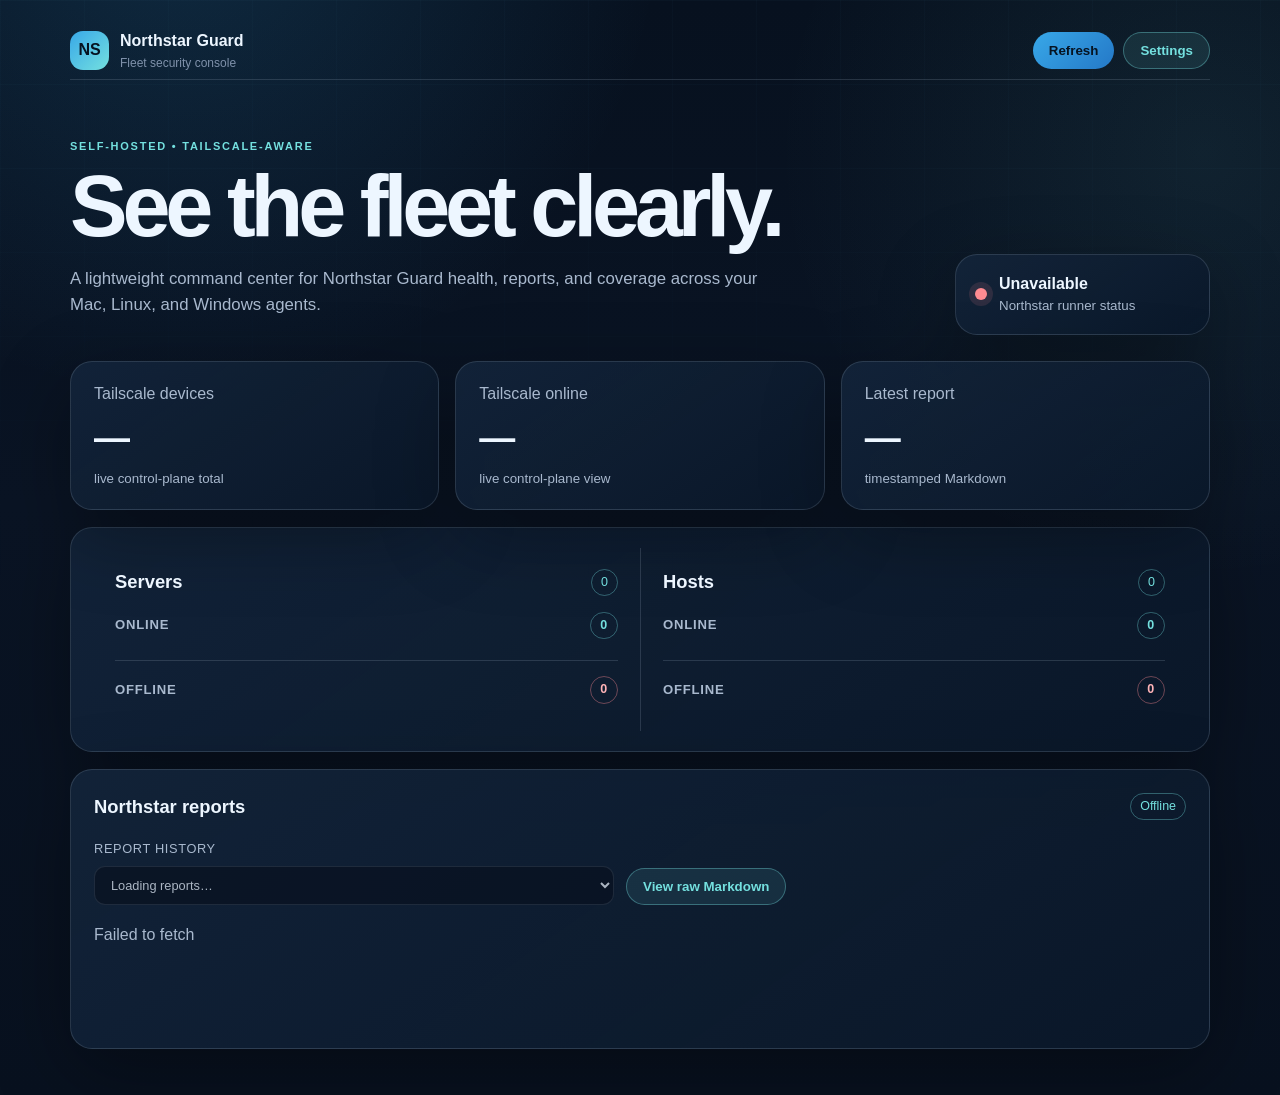
==== northstar-pwa/index.html @ 370a78f3 "Publish Northstar dashboard at user-site path" ====
<!doctype html>
<html lang="en">
<head>
  <meta charset="utf-8"><meta name="viewport" content="width=device-width,initial-scale=1">
  <meta name="theme-color" content="#0b1020"><link rel="manifest" href="manifest.webmanifest">
  <link rel="icon" href="icon.svg"><link rel="stylesheet" href="styles.css">
  <title>Northstar Guard | Fleet status</title>
</head>
<body>
  <main>
    <header class="nav"><a class="brand" href="./"><span class="brand-mark">NS</span><span><strong>Northstar Guard</strong><small>Fleet security console</small></span></a><div class="actions"><button id="refresh">Refresh</button><button id="settings" class="secondary">Settings</button></div></header>
    <section class="hero"><div><p class="eyebrow">SELF-HOSTED • TAILSCALE-AWARE</p><h1>See the fleet clearly.</h1><p>A lightweight command center for Northstar Guard health, reports, and coverage across your Mac, Linux, and Windows agents.</p></div><div class="runner panel"><span id="runner-dot"></span><div><strong id="runner">Checking…</strong><small id="runner-detail">Northstar runner status</small></div></div></section>
    <section class="cards"><article><span>Tailscale devices</span><strong id="device-count">—</strong><small>live control-plane total</small></article><article><span>Tailscale online</span><strong id="online">—</strong><small>live control-plane view</small></article><article><span>Latest report</span><strong id="report-time">—</strong><small>timestamped Markdown</small></article></section>
    <section class="panel fleet fleet-combined"><div class="fleet-columns"><section class="fleet-column"><div class="panel-head"><h2>Servers</h2><span class="count" id="servers-total">0</span></div><section class="fleet-status-block"><div class="subgroup-title online-label">Online <span class="count good" id="servers-online-count">0</span></div><ul id="servers-online"></ul></section><div class="fleet-divider"></div><section class="fleet-status-block"><div class="subgroup-title offline-label">Offline <span class="count bad" id="servers-offline-count">0</span></div><ul id="servers-offline"></ul></section></section><section class="fleet-column"><div class="panel-head"><h2>Hosts</h2><span class="count" id="hosts-total">0</span></div><section class="fleet-status-block"><div class="subgroup-title online-label">Online <span class="count good" id="hosts-online-count">0</span></div><ul id="hosts-online"></ul></section><div class="fleet-divider"></div><section class="fleet-status-block"><div class="subgroup-title offline-label">Offline <span class="count bad" id="hosts-offline-count">0</span></div><ul id="hosts-offline"></ul></section></section></div></section>
    <section class="panel report-panel"><div class="panel-head"><h2>Northstar reports</h2><span class="badge" id="report-badge">Waiting</span></div><div class="report-toolbar"><label for="report-select">Report history<select id="report-select" disabled><option>Loading reports…</option></select></label><button id="raw-toggle" class="secondary" type="button" disabled>View raw Markdown</button></div><p id="message">Configure your Northstar API endpoint to begin.</p><article id="report-html" class="report-content" hidden></article><pre id="report" hidden></pre></section>
  </main>
  <dialog id="settings-dialog"><form method="dialog"><h2>Northstar connection</h2><label>API URL<input id="api-url" type="url" value="https://northstar-runner.tail57c12c.ts.net" placeholder="https://northstar-runner.tail57c12c.ts.net"></label><p class="hint">Access is provided by your authorized Tailscale connection. No Northstar credentials are stored in this page.</p><menu><button value="cancel">Cancel</button><button id="save" value="default">Save</button></menu></form></dialog>
  <script src="app.js"></script>
</body>
</html>
---- northstar-pwa/styles.css ----
:root{color-scheme:dark;--bg:#08111f;--panel:#13243a;--text:#edf6ff;--muted:#a9b9ce;--muted2:#7f91aa;--blue:#38a8e8;--cyan:#74e0df;--green:#a9e86f;--border:rgba(148,163,184,.22);--strong:rgba(116,224,223,.36);font:16px Inter,-apple-system,BlinkMacSystemFont,"Segoe UI",sans-serif;color:var(--text)}*{box-sizing:border-box}body{margin:0;min-height:100vh;background:radial-gradient(circle at 14% -8%,rgba(56,168,232,.17),transparent 30%),radial-gradient(circle at 94% 14%,rgba(116,224,223,.08),transparent 28%),linear-gradient(180deg,#07111f,#0a1424 46%,#08111f);line-height:1.55}body:before{content:"";position:fixed;inset:0;z-index:-1;background:linear-gradient(rgba(125,211,252,.04) 1px,transparent 1px),linear-gradient(90deg,rgba(125,211,252,.032) 1px,transparent 1px);background-size:84px 84px;mask-image:linear-gradient(180deg,rgba(0,0,0,.7),transparent 70%)}main{width:min(1140px,calc(100% - 36px));margin:auto;padding:22px 0 46px}.nav{min-height:58px;display:flex;align-items:center;justify-content:space-between;gap:16px;border-bottom:1px solid var(--border);margin-bottom:58px}.brand{display:flex;align-items:center;gap:11px;color:inherit;text-decoration:none}.brand strong,.brand small{display:block}.brand small{font-size:12px;color:var(--muted2)}.brand-mark{width:39px;height:39px;display:grid;place-items:center;border-radius:13px;background:linear-gradient(135deg,var(--blue),var(--cyan));color:#061321;font-weight:900}.actions{display:flex;gap:9px}.hero{display:grid;grid-template-columns:1fr auto;align-items:end;gap:30px;margin-bottom:26px}.eyebrow{margin:0 0 8px;color:var(--cyan);font-size:11px;font-weight:800;letter-spacing:.16em}.hero h1{margin:0;font-size:clamp(2.4rem,7vw,5.4rem);line-height:1;letter-spacing:-.06em}.hero p:not(.eyebrow){max-width:690px;color:var(--muted);font-size:1.05rem}.panel,.cards article{background:linear-gradient(145deg,rgba(19,36,58,.92),rgba(10,24,42,.86));border:1px solid var(--border);border-radius:22px;box-shadow:0 24px 80px #0005}.runner{min-width:255px;padding:17px 19px;display:flex;align-items:center;gap:12px}.runner small{display:block;color:var(--muted)}#runner-dot{width:12px;height:12px;border-radius:50%;background:#ff8b91;box-shadow:0 0 0 6px #ff8b9120}#runner-dot.good{background:var(--green);box-shadow:0 0 0 6px #a9e86f20}#runner-dot.bad{background:#ff8b91}.cards{display:grid;grid-template-columns:repeat(3,1fr);gap:16px;margin-bottom:17px}.cards article{padding:20px 23px}.cards span,.cards small{display:block;color:var(--muted)}.cards strong{display:block;font-size:2.25rem;letter-spacing:-.04em;margin:3px 0}.fleet-combined{margin-bottom:17px}.fleet{padding:20px 22px;min-height:190px}.fleet-status-block{margin-top:15px}.fleet-divider{height:1px;background:var(--border);margin:14px 0}.fleet-columns{display:grid;grid-template-columns:repeat(2,minmax(0,1fr));gap:0}.fleet-column{padding:20px 22px}.fleet-column+ .fleet-column{border-left:1px solid var(--border)}.subgroup-title{display:flex;align-items:center;justify-content:space-between;color:var(--muted);font-size:.82rem;font-weight:800;letter-spacing:.06em;text-transform:uppercase}.panel-head{display:flex;align-items:center;justify-content:space-between;gap:12px}.panel-head h2{margin:0;font-size:1.15rem}.count,.badge{border:1px solid var(--strong);border-radius:999px;padding:3px 9px;color:var(--cyan);font-size:.78rem}.count.bad{border-color:#ff8b9166;color:#ffb4b8}.fleet ul{display:grid;grid-template-columns:repeat(2,minmax(0,1fr));column-gap:16px;list-style:none;padding:0;margin:7px 0 0}.fleet li{display:flex;align-items:center;gap:7px;padding:5px 0;border-top:1px solid var(--border);font-size:.88rem}.fleet li strong,.fleet li small{display:block}.fleet li small{color:var(--muted2);font-size:.76rem}.device-dot{width:8px;height:8px;flex:none;border-radius:50%;background:#ff8b91}.device-dot.good{background:var(--green)}.empty{color:var(--muted2);font-size:.85rem}.report-panel{padding:23px;min-height:280px}.report-panel pre{white-space:pre-wrap;line-height:1.55;max-height:600px;overflow:auto;color:#dce5ff}.report-panel #message{color:var(--muted)}button{border:0;border-radius:999px;background:linear-gradient(135deg,var(--blue),#2478c7);color:#061321;padding:10px 16px;font-weight:800;cursor:pointer}button.secondary{background:rgba(116,224,223,.1);border:1px solid var(--strong);color:var(--cyan)}button:hover{filter:brightness(1.1)}dialog{border:1px solid var(--strong);border-radius:22px;background:var(--panel);color:var(--text);max-width:440px;width:calc(100% - 30px)}dialog::backdrop{background:#000b}label{display:block;color:var(--muted);margin:14px 0}input{display:block;width:100%;margin-top:7px;padding:11px;border-radius:11px;border:1px solid var(--border);background:#08111f;color:var(--text)}.hint{font-size:13px;color:var(--muted2)}menu{display:flex;justify-content:flex-end;gap:10px;padding:0;margin:20px 0 0}@media(max-width:720px){main{width:min(100% - 26px,1140px);padding-top:14px}.nav{margin-bottom:38px}.hero{grid-template-columns:1fr}.runner{min-width:0}.cards,.fleet-columns,.fleet ul{grid-template-columns:1fr}.fleet-column+ .fleet-column{border-left:0;border-top:1px solid var(--border)}.hero h1{font-size:3rem}}.report-toolbar{display:flex;align-items:end;gap:12px;flex-wrap:wrap;margin:18px 0}.report-toolbar label{margin:0;color:var(--muted);font-size:.8rem;letter-spacing:.05em;text-transform:uppercase}.report-toolbar select{display:block;min-width:min(520px,80vw);margin-top:7px;padding:10px 12px;border:1px solid var(--border);border-radius:11px;background:#08111f;color:var(--text);font:inherit}.report-content{max-height:760px;overflow:auto;color:#dce5ff;line-height:1.65}.report-content h1,.report-content h2,.report-content h3,.report-content h4{color:var(--text);line-height:1.2;margin:1.1em 0 .45em}.report-content h1{font-size:1.55rem}.report-content h2{font-size:1.3rem}.report-content h3{font-size:1.1rem}.report-content p{margin:.65em 0}.report-content ul,.report-content ol{padding-left:1.35rem}.report-content li{margin:.35em 0}.report-content a{color:var(--cyan)}.report-content code{padding:.12em .35em;border-radius:5px;background:#08111f;color:var(--cyan)}.report-content .code-block{padding:14px;overflow:auto;border:1px solid var(--border);border-radius:10px;background:#08111f;color:#dce5ff}.report-content hr{border:0;border-top:1px solid var(--border);margin:1.2em 0}.report-panel pre{white-space:pre-wrap;line-height:1.55;max-height:760px;overflow:auto;color:#dce5ff}
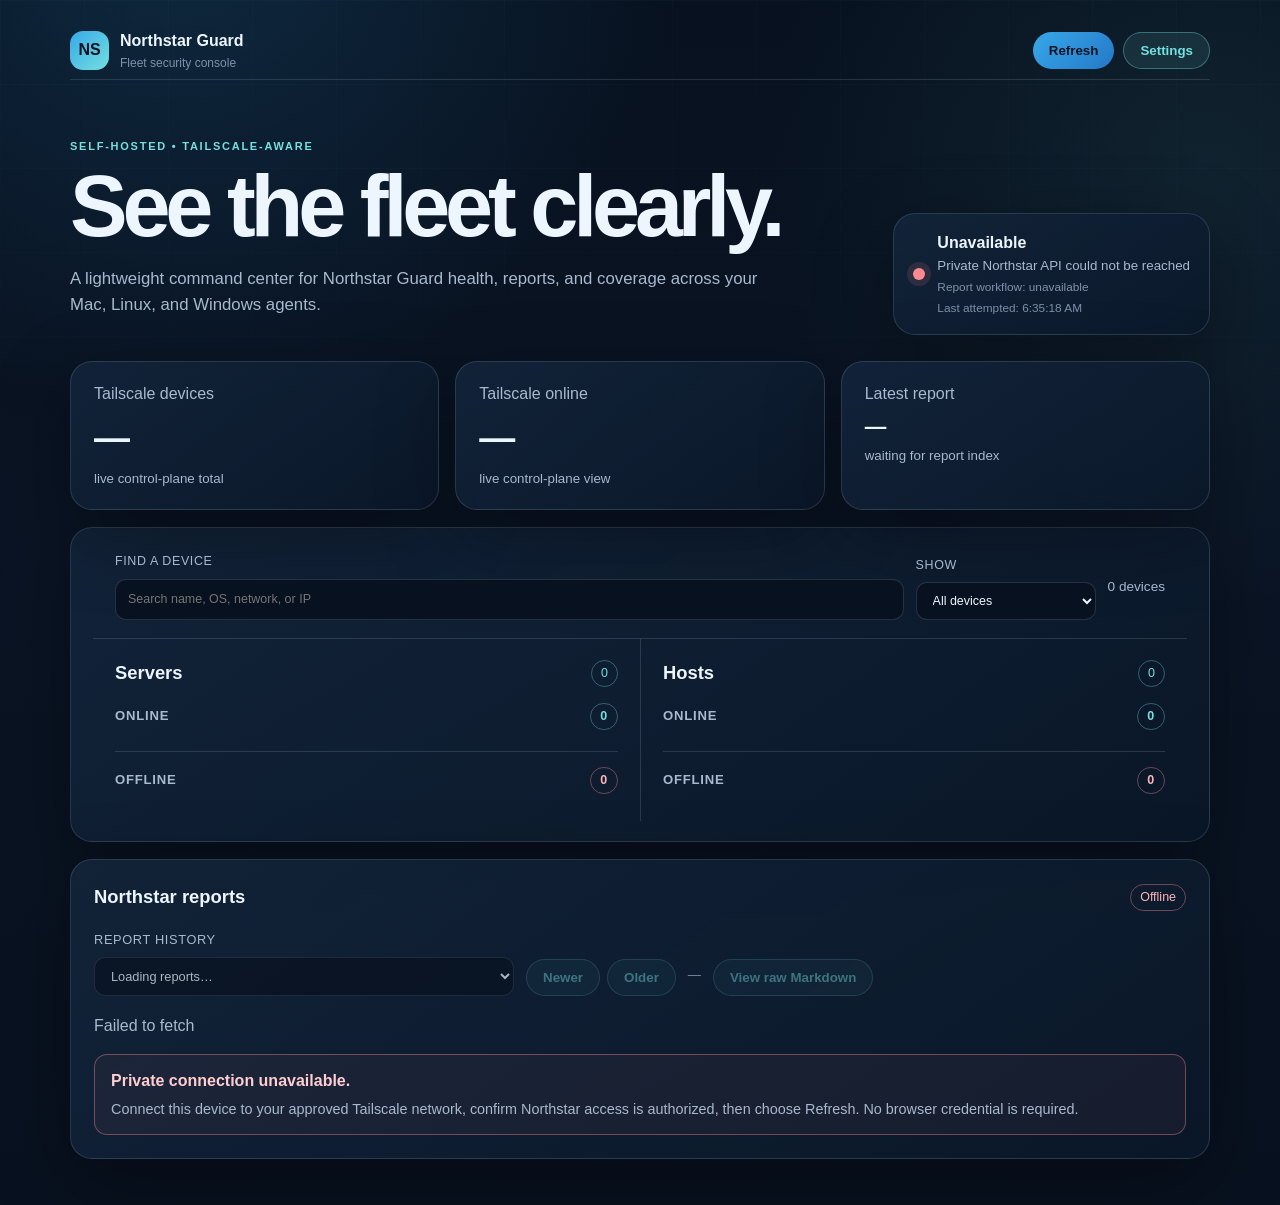
==== commit f2cf8265: "Polish Northstar fleet dashboard" ====
--- a/northstar-pwa/index.html
+++ b/northstar-pwa/index.html
@@ -3,16 +3,16 @@
 <head>
   <meta charset="utf-8"><meta name="viewport" content="width=device-width,initial-scale=1">
   <meta name="theme-color" content="#0b1020"><link rel="manifest" href="manifest.webmanifest">
-  <link rel="icon" href="icon.svg"><link rel="stylesheet" href="styles.css">
+  <link rel="icon" href="icon.svg"><link rel="stylesheet" href="styles.css"><link rel="stylesheet" href="enhancements.css">
   <title>Northstar Guard | Fleet status</title>
 </head>
 <body>
   <main>
     <header class="nav"><a class="brand" href="./"><span class="brand-mark">NS</span><span><strong>Northstar Guard</strong><small>Fleet security console</small></span></a><div class="actions"><button id="refresh">Refresh</button><button id="settings" class="secondary">Settings</button></div></header>
-    <section class="hero"><div><p class="eyebrow">SELF-HOSTED • TAILSCALE-AWARE</p><h1>See the fleet clearly.</h1><p>A lightweight command center for Northstar Guard health, reports, and coverage across your Mac, Linux, and Windows agents.</p></div><div class="runner panel"><span id="runner-dot"></span><div><strong id="runner">Checking…</strong><small id="runner-detail">Northstar runner status</small></div></div></section>
-    <section class="cards"><article><span>Tailscale devices</span><strong id="device-count">—</strong><small>live control-plane total</small></article><article><span>Tailscale online</span><strong id="online">—</strong><small>live control-plane view</small></article><article><span>Latest report</span><strong id="report-time">—</strong><small>timestamped Markdown</small></article></section>
-    <section class="panel fleet fleet-combined"><div class="fleet-columns"><section class="fleet-column"><div class="panel-head"><h2>Servers</h2><span class="count" id="servers-total">0</span></div><section class="fleet-status-block"><div class="subgroup-title online-label">Online <span class="count good" id="servers-online-count">0</span></div><ul id="servers-online"></ul></section><div class="fleet-divider"></div><section class="fleet-status-block"><div class="subgroup-title offline-label">Offline <span class="count bad" id="servers-offline-count">0</span></div><ul id="servers-offline"></ul></section></section><section class="fleet-column"><div class="panel-head"><h2>Hosts</h2><span class="count" id="hosts-total">0</span></div><section class="fleet-status-block"><div class="subgroup-title online-label">Online <span class="count good" id="hosts-online-count">0</span></div><ul id="hosts-online"></ul></section><div class="fleet-divider"></div><section class="fleet-status-block"><div class="subgroup-title offline-label">Offline <span class="count bad" id="hosts-offline-count">0</span></div><ul id="hosts-offline"></ul></section></section></div></section>
-    <section class="panel report-panel"><div class="panel-head"><h2>Northstar reports</h2><span class="badge" id="report-badge">Waiting</span></div><div class="report-toolbar"><label for="report-select">Report history<select id="report-select" disabled><option>Loading reports…</option></select></label><button id="raw-toggle" class="secondary" type="button" disabled>View raw Markdown</button></div><p id="message">Configure your Northstar API endpoint to begin.</p><article id="report-html" class="report-content" hidden></article><pre id="report" hidden></pre></section>
+    <section class="hero"><div><p class="eyebrow">SELF-HOSTED • TAILSCALE-AWARE</p><h1>See the fleet clearly.</h1><p>A lightweight command center for Northstar Guard health, reports, and coverage across your Mac, Linux, and Windows agents.</p></div><div class="runner panel"><span id="runner-dot"></span><div><strong id="runner">Checking…</strong><small id="runner-detail">Northstar runner status</small><small id="workflow-health">Report workflow: checking…</small><small id="last-updated">Last refreshed: —</small></div></div></section>
+    <section class="cards"><article><span>Tailscale devices</span><strong id="device-count">—</strong><small>live control-plane total</small></article><article><span>Tailscale online</span><strong id="online">—</strong><small>live control-plane view</small></article><article><span>Latest report</span><strong id="report-time">—</strong><small id="report-file">waiting for report index</small></article></section>
+    <section class="panel fleet fleet-combined"><div class="fleet-tools"><label for="fleet-search">Find a device<input id="fleet-search" type="search" placeholder="Search name, OS, network, or IP"></label><label for="fleet-filter">Show<select id="fleet-filter"><option value="all">All devices</option><option value="online">Online only</option><option value="offline">Offline only</option></select></label><span id="fleet-match-count">0 devices</span></div><div class="fleet-columns"><section class="fleet-column"><div class="panel-head"><h2>Servers</h2><span class="count" id="servers-total">0</span></div><section class="fleet-status-block"><div class="subgroup-title online-label">Online <span class="count good" id="servers-online-count">0</span></div><ul id="servers-online"></ul></section><div class="fleet-divider"></div><section class="fleet-status-block"><div class="subgroup-title offline-label">Offline <span class="count bad" id="servers-offline-count">0</span></div><ul id="servers-offline"></ul></section></section><section class="fleet-column"><div class="panel-head"><h2>Hosts</h2><span class="count" id="hosts-total">0</span></div><section class="fleet-status-block"><div class="subgroup-title online-label">Online <span class="count good" id="hosts-online-count">0</span></div><ul id="hosts-online"></ul></section><div class="fleet-divider"></div><section class="fleet-status-block"><div class="subgroup-title offline-label">Offline <span class="count bad" id="hosts-offline-count">0</span></div><ul id="hosts-offline"></ul></section></section></div></section>
+    <section class="panel report-panel"><div class="panel-head"><h2>Northstar reports</h2><span class="badge" id="report-badge">Waiting</span></div><div class="report-toolbar"><label for="report-select">Report history<select id="report-select" disabled><option>Loading reports…</option></select></label><div class="report-nav"><button id="newer-report" class="secondary" type="button" disabled>Newer</button><button id="older-report" class="secondary" type="button" disabled>Older</button></div><span id="report-position">—</span><button id="raw-toggle" class="secondary" type="button" disabled>View raw Markdown</button></div><p id="message">Connecting to the private Northstar API…</p><aside id="connection-help" hidden><strong>Private connection unavailable.</strong><span>Connect this device to your approved Tailscale network, confirm Northstar access is authorized, then choose Refresh. No browser credential is required.</span></aside><article id="report-html" class="report-content" hidden></article><pre id="report" hidden></pre></section>
   </main>
   <dialog id="settings-dialog"><form method="dialog"><h2>Northstar connection</h2><label>API URL<input id="api-url" type="url" value="https://northstar-runner.tail57c12c.ts.net" placeholder="https://northstar-runner.tail57c12c.ts.net"></label><p class="hint">Access is provided by your authorized Tailscale connection. No Northstar credentials are stored in this page.</p><menu><button value="cancel">Cancel</button><button id="save" value="default">Save</button></menu></form></dialog>
   <script src="app.js"></script>
--- a/northstar-pwa/enhancements.css
+++ b/northstar-pwa/enhancements.css
@@ -0,0 +1,19 @@
+.runner small { display: block; }
+.runner #workflow-health,
+.runner #last-updated { color: var(--muted2); font-size: .74rem; margin-top: 2px; }
+.cards article:last-child strong { font-size: 1.35rem; overflow-wrap: anywhere; }
+.fleet-tools { align-items: end; border-bottom: 1px solid var(--border); display: grid; gap: 12px; grid-template-columns: minmax(240px, 1fr) 180px auto; padding: 4px 22px 18px; }
+.fleet-tools label { font-size: .78rem; letter-spacing: .05em; margin: 0; text-transform: uppercase; }
+.fleet-tools input,
+.fleet-tools select { background: #08111f; border: 1px solid var(--border); border-radius: 11px; color: var(--text); font: inherit; margin-top: 7px; padding: 10px 12px; }
+.fleet-tools select { width: 100%; }
+#fleet-match-count { align-self: center; color: var(--muted); font-size: .85rem; white-space: nowrap; }
+.badge.stale { border-color: #ff8b9166; color: #ffb4b8; }
+#connection-help { background: #ff8b910d; border: 1px solid #ff8b9166; border-radius: 13px; color: #ffced1; display: grid; gap: 4px; padding: 14px 16px; }
+#connection-help[hidden] { display: none; }
+#connection-help span { color: var(--muted); font-size: .9rem; }
+.report-nav { display: flex; gap: 7px; }
+#report-position { color: var(--muted2); font-size: .82rem; padding-bottom: 10px; }
+button:disabled { cursor: not-allowed; filter: none; opacity: .45; }
+.report-toolbar select { min-width: min(420px, 78vw); }
+@media (max-width: 720px) { .fleet-tools { grid-template-columns: 1fr; } }
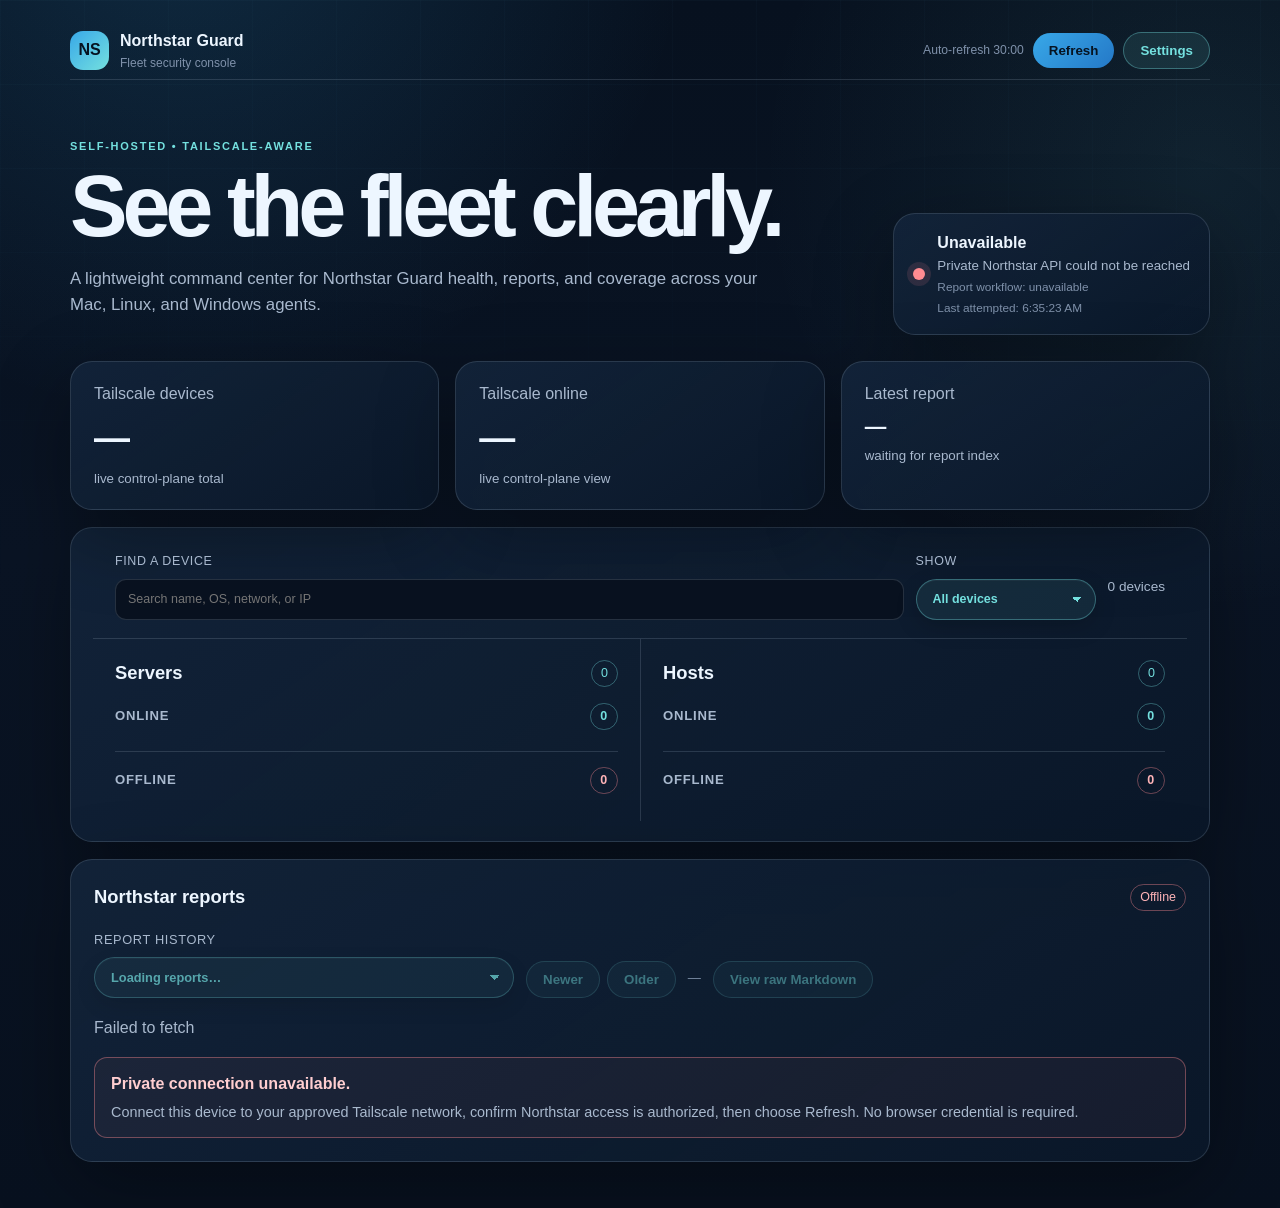
==== commit a878c581: "Auto-refresh Northstar every 30 minutes" ====
--- a/northstar-pwa/index.html
+++ b/northstar-pwa/index.html
@@ -8,7 +8,7 @@
 </head>
 <body>
   <main>
-    <header class="nav"><a class="brand" href="./"><span class="brand-mark">NS</span><span><strong>Northstar Guard</strong><small>Fleet security console</small></span></a><div class="actions"><button id="refresh">Refresh</button><button id="settings" class="secondary">Settings</button></div></header>
+    <header class="nav"><a class="brand" href="./"><span class="brand-mark">NS</span><span><strong>Northstar Guard</strong><small>Fleet security console</small></span></a><div class="actions"><span id="auto-refresh" aria-live="polite">Auto-refresh 30:00</span><button id="refresh">Refresh</button><button id="settings" class="secondary">Settings</button></div></header>
     <section class="hero"><div><p class="eyebrow">SELF-HOSTED • TAILSCALE-AWARE</p><h1>See the fleet clearly.</h1><p>A lightweight command center for Northstar Guard health, reports, and coverage across your Mac, Linux, and Windows agents.</p></div><div class="runner panel"><span id="runner-dot"></span><div><strong id="runner">Checking…</strong><small id="runner-detail">Northstar runner status</small><small id="workflow-health">Report workflow: checking…</small><small id="last-updated">Last refreshed: —</small></div></div></section>
     <section class="cards"><article><span>Tailscale devices</span><strong id="device-count">—</strong><small>live control-plane total</small></article><article><span>Tailscale online</span><strong id="online">—</strong><small>live control-plane view</small></article><article><span>Latest report</span><strong id="report-time">—</strong><small id="report-file">waiting for report index</small></article></section>
     <section class="panel fleet fleet-combined"><div class="fleet-tools"><label for="fleet-search">Find a device<input id="fleet-search" type="search" placeholder="Search name, OS, network, or IP"></label><label for="fleet-filter">Show<select id="fleet-filter"><option value="all">All devices</option><option value="online">Online only</option><option value="offline">Offline only</option></select></label><span id="fleet-match-count">0 devices</span></div><div class="fleet-columns"><section class="fleet-column"><div class="panel-head"><h2>Servers</h2><span class="count" id="servers-total">0</span></div><section class="fleet-status-block"><div class="subgroup-title online-label">Online <span class="count good" id="servers-online-count">0</span></div><ul id="servers-online"></ul></section><div class="fleet-divider"></div><section class="fleet-status-block"><div class="subgroup-title offline-label">Offline <span class="count bad" id="servers-offline-count">0</span></div><ul id="servers-offline"></ul></section></section><section class="fleet-column"><div class="panel-head"><h2>Hosts</h2><span class="count" id="hosts-total">0</span></div><section class="fleet-status-block"><div class="subgroup-title online-label">Online <span class="count good" id="hosts-online-count">0</span></div><ul id="hosts-online"></ul></section><div class="fleet-divider"></div><section class="fleet-status-block"><div class="subgroup-title offline-label">Offline <span class="count bad" id="hosts-offline-count">0</span></div><ul id="hosts-offline"></ul></section></section></div></section>
--- a/northstar-pwa/enhancements.css
+++ b/northstar-pwa/enhancements.css
@@ -1,4 +1,6 @@
 .runner small { display: block; }
+.actions { align-items: center; }
+#auto-refresh { color: var(--muted2); font-size: .76rem; font-variant-numeric: tabular-nums; white-space: nowrap; }
 .runner #workflow-health,
 .runner #last-updated { color: var(--muted2); font-size: .74rem; margin-top: 2px; }
 .cards article:last-child strong { font-size: 1.35rem; overflow-wrap: anywhere; }
@@ -7,6 +9,29 @@
 .fleet-tools input,
 .fleet-tools select { background: #08111f; border: 1px solid var(--border); border-radius: 11px; color: var(--text); font: inherit; margin-top: 7px; padding: 10px 12px; }
 .fleet-tools select { width: 100%; }
+#fleet-filter,
+#report-select {
+  appearance: none;
+  -webkit-appearance: none;
+  background-color: rgba(116, 224, 223, .08);
+  background-image: linear-gradient(45deg, transparent 50%, var(--cyan) 50%), linear-gradient(135deg, var(--cyan) 50%, transparent 50%);
+  background-position: calc(100% - 18px) 50%, calc(100% - 13px) 50%;
+  background-repeat: no-repeat;
+  background-size: 5px 5px, 5px 5px;
+  border: 1px solid var(--strong);
+  border-radius: 999px;
+  box-shadow: inset 0 1px 0 rgba(255, 255, 255, .04), 0 8px 22px rgba(0, 0, 0, .16);
+  color: var(--cyan);
+  cursor: pointer;
+  font-weight: 750;
+  padding: 10px 38px 10px 16px;
+}
+#fleet-filter:hover,
+#report-select:hover,
+#fleet-filter:focus,
+#report-select:focus { background-color: rgba(116, 224, 223, .13); border-color: var(--cyan); outline: none; }
+#fleet-filter:focus-visible,
+#report-select:focus-visible { box-shadow: 0 0 0 3px rgba(116, 224, 223, .18); }
 #fleet-match-count { align-self: center; color: var(--muted); font-size: .85rem; white-space: nowrap; }
 .badge.stale { border-color: #ff8b9166; color: #ffb4b8; }
 #connection-help { background: #ff8b910d; border: 1px solid #ff8b9166; border-radius: 13px; color: #ffced1; display: grid; gap: 4px; padding: 14px 16px; }
@@ -16,4 +41,4 @@
 #report-position { color: var(--muted2); font-size: .82rem; padding-bottom: 10px; }
 button:disabled { cursor: not-allowed; filter: none; opacity: .45; }
 .report-toolbar select { min-width: min(420px, 78vw); }
-@media (max-width: 720px) { .fleet-tools { grid-template-columns: 1fr; } }
+@media (max-width: 720px) { .fleet-tools { grid-template-columns: 1fr; } #auto-refresh { display: none; } }
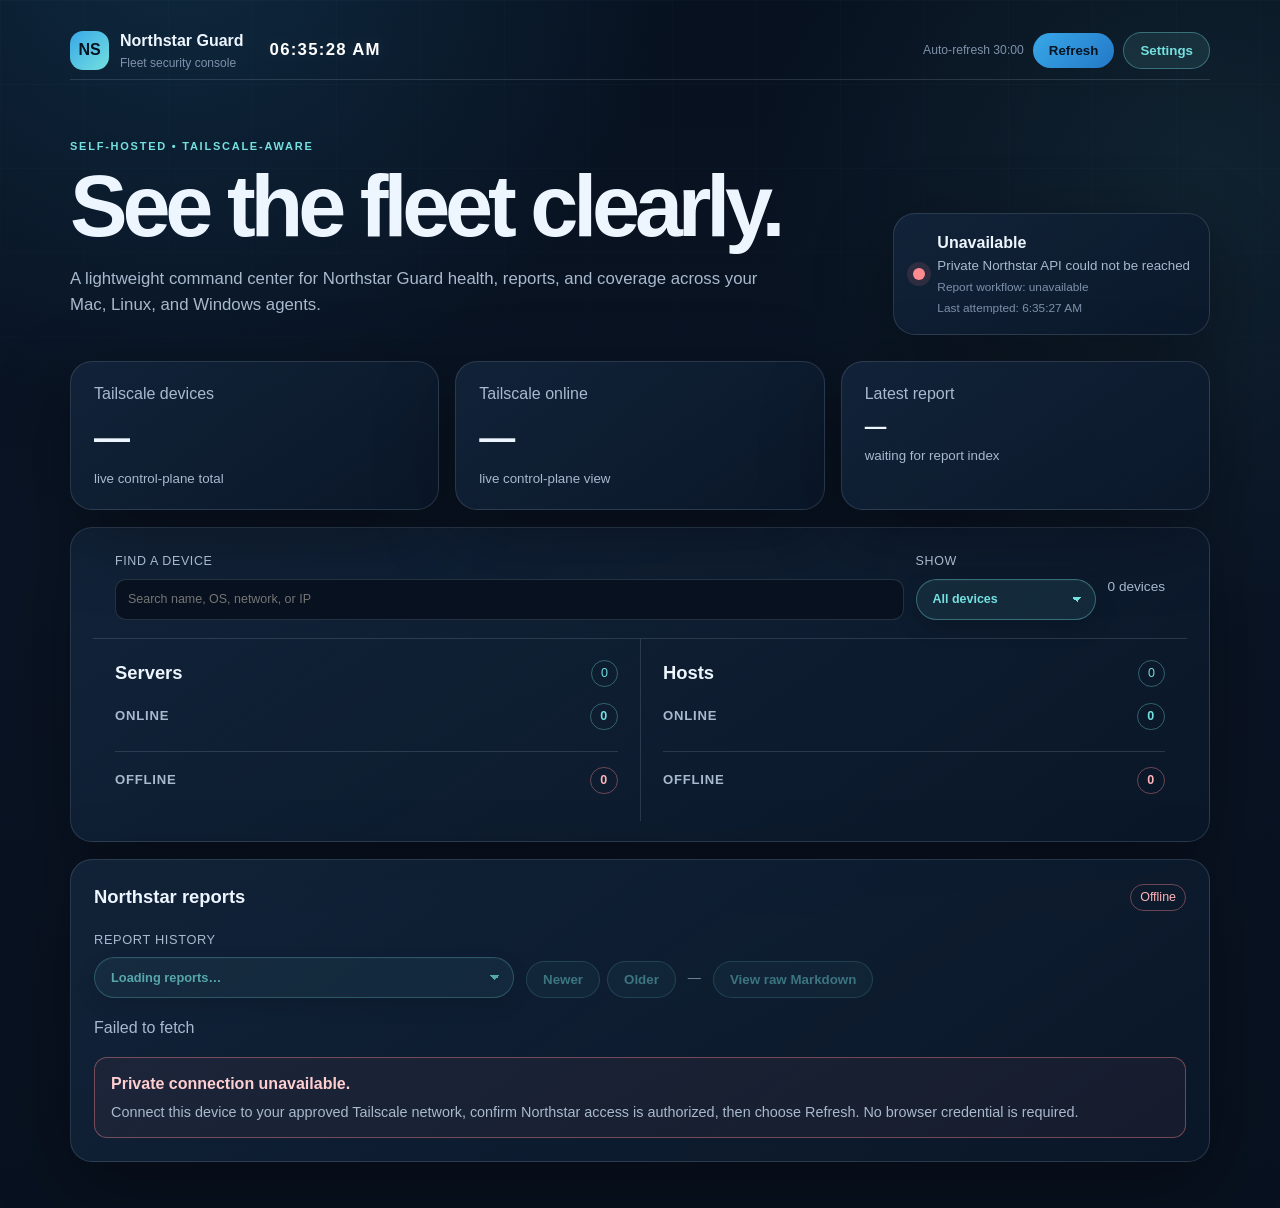
==== commit be7c9bd4: "Add live clock to Northstar header" ====
--- a/northstar-pwa/index.html
+++ b/northstar-pwa/index.html
@@ -8,7 +8,7 @@
 </head>
 <body>
   <main>
-    <header class="nav"><a class="brand" href="./"><span class="brand-mark">NS</span><span><strong>Northstar Guard</strong><small>Fleet security console</small></span></a><div class="actions"><span id="auto-refresh" aria-live="polite">Auto-refresh 30:00</span><button id="refresh">Refresh</button><button id="settings" class="secondary">Settings</button></div></header>
+    <header class="nav"><div class="brand-cluster"><a class="brand" href="./"><span class="brand-mark">NS</span><span><strong>Northstar Guard</strong><small>Fleet security console</small></span></a><time id="header-clock" datetime="">--:--:-- --</time></div><div class="actions"><span id="auto-refresh" aria-live="polite">Auto-refresh 30:00</span><button id="refresh">Refresh</button><button id="settings" class="secondary">Settings</button></div></header>
     <section class="hero"><div><p class="eyebrow">SELF-HOSTED • TAILSCALE-AWARE</p><h1>See the fleet clearly.</h1><p>A lightweight command center for Northstar Guard health, reports, and coverage across your Mac, Linux, and Windows agents.</p></div><div class="runner panel"><span id="runner-dot"></span><div><strong id="runner">Checking…</strong><small id="runner-detail">Northstar runner status</small><small id="workflow-health">Report workflow: checking…</small><small id="last-updated">Last refreshed: —</small></div></div></section>
     <section class="cards"><article><span>Tailscale devices</span><strong id="device-count">—</strong><small>live control-plane total</small></article><article><span>Tailscale online</span><strong id="online">—</strong><small>live control-plane view</small></article><article><span>Latest report</span><strong id="report-time">—</strong><small id="report-file">waiting for report index</small></article></section>
     <section class="panel fleet fleet-combined"><div class="fleet-tools"><label for="fleet-search">Find a device<input id="fleet-search" type="search" placeholder="Search name, OS, network, or IP"></label><label for="fleet-filter">Show<select id="fleet-filter"><option value="all">All devices</option><option value="online">Online only</option><option value="offline">Offline only</option></select></label><span id="fleet-match-count">0 devices</span></div><div class="fleet-columns"><section class="fleet-column"><div class="panel-head"><h2>Servers</h2><span class="count" id="servers-total">0</span></div><section class="fleet-status-block"><div class="subgroup-title online-label">Online <span class="count good" id="servers-online-count">0</span></div><ul id="servers-online"></ul></section><div class="fleet-divider"></div><section class="fleet-status-block"><div class="subgroup-title offline-label">Offline <span class="count bad" id="servers-offline-count">0</span></div><ul id="servers-offline"></ul></section></section><section class="fleet-column"><div class="panel-head"><h2>Hosts</h2><span class="count" id="hosts-total">0</span></div><section class="fleet-status-block"><div class="subgroup-title online-label">Online <span class="count good" id="hosts-online-count">0</span></div><ul id="hosts-online"></ul></section><div class="fleet-divider"></div><section class="fleet-status-block"><div class="subgroup-title offline-label">Offline <span class="count bad" id="hosts-offline-count">0</span></div><ul id="hosts-offline"></ul></section></section></div></section>
--- a/northstar-pwa/enhancements.css
+++ b/northstar-pwa/enhancements.css
@@ -1,4 +1,6 @@
 .runner small { display: block; }
+.brand-cluster { align-items: center; display: flex; gap: 26px; }
+#header-clock { color: #fff; font-size: 1.05rem; font-variant-numeric: tabular-nums; font-weight: 650; letter-spacing: .075em; line-height: 1; text-shadow: 0 0 18px rgba(255, 255, 255, .15); white-space: nowrap; }
 .actions { align-items: center; }
 #auto-refresh { color: var(--muted2); font-size: .76rem; font-variant-numeric: tabular-nums; white-space: nowrap; }
 .runner #workflow-health,
@@ -41,4 +43,4 @@
 #report-position { color: var(--muted2); font-size: .82rem; padding-bottom: 10px; }
 button:disabled { cursor: not-allowed; filter: none; opacity: .45; }
 .report-toolbar select { min-width: min(420px, 78vw); }
-@media (max-width: 720px) { .fleet-tools { grid-template-columns: 1fr; } #auto-refresh { display: none; } }
+@media (max-width: 720px) { .fleet-tools { grid-template-columns: 1fr; } .brand-cluster { gap: 12px; } #header-clock { font-size: .82rem; letter-spacing: .035em; } #auto-refresh { display: none; } }
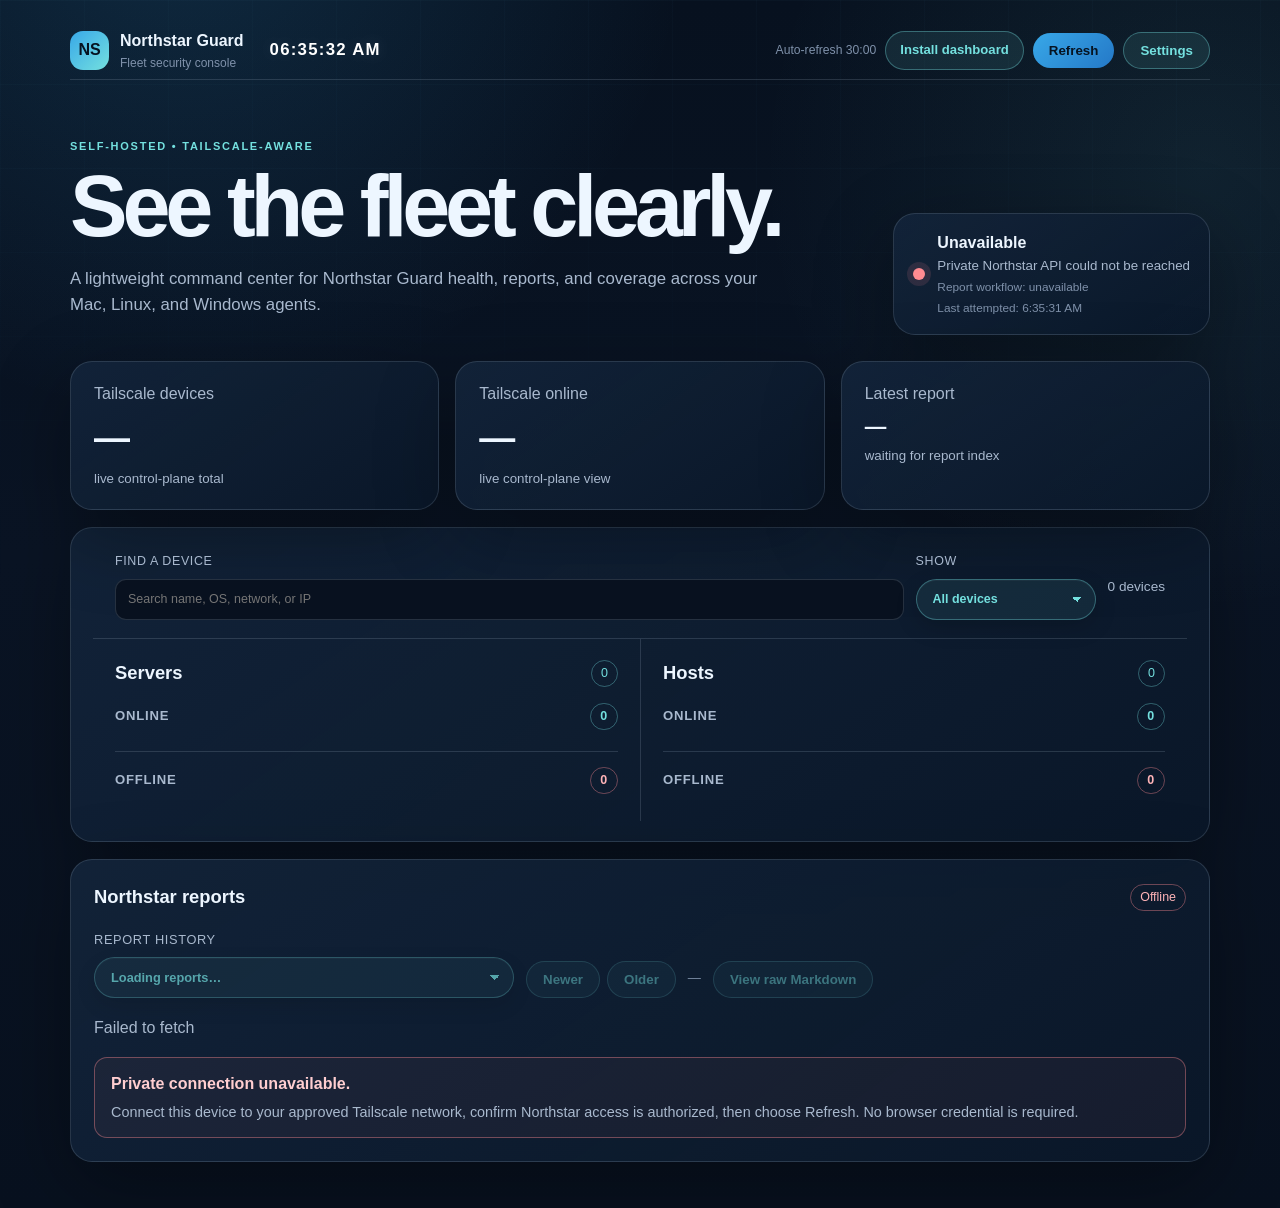
==== commit 26e9ad42: "Add Northstar dashboard installer link" ====
--- a/northstar-pwa/index.html
+++ b/northstar-pwa/index.html
@@ -8,7 +8,7 @@
 </head>
 <body>
   <main>
-    <header class="nav"><div class="brand-cluster"><a class="brand" href="./"><span class="brand-mark">NS</span><span><strong>Northstar Guard</strong><small>Fleet security console</small></span></a><time id="header-clock" datetime="">--:--:-- --</time></div><div class="actions"><span id="auto-refresh" aria-live="polite">Auto-refresh 30:00</span><button id="refresh">Refresh</button><button id="settings" class="secondary">Settings</button></div></header>
+    <header class="nav"><div class="brand-cluster"><a class="brand" href="./"><span class="brand-mark">NS</span><span><strong>Northstar Guard</strong><small>Fleet security console</small></span></a><time id="header-clock" datetime="">--:--:-- --</time></div><div class="actions"><span id="auto-refresh" aria-live="polite">Auto-refresh 30:00</span><a id="install-dashboard" class="install-button" href="https://github.com/owensreo/northstar-guard" target="_blank" rel="noopener" title="Open the Northstar Guard repository">Install dashboard</a><button id="refresh">Refresh</button><button id="settings" class="secondary">Settings</button></div></header>
     <section class="hero"><div><p class="eyebrow">SELF-HOSTED • TAILSCALE-AWARE</p><h1>See the fleet clearly.</h1><p>A lightweight command center for Northstar Guard health, reports, and coverage across your Mac, Linux, and Windows agents.</p></div><div class="runner panel"><span id="runner-dot"></span><div><strong id="runner">Checking…</strong><small id="runner-detail">Northstar runner status</small><small id="workflow-health">Report workflow: checking…</small><small id="last-updated">Last refreshed: —</small></div></div></section>
     <section class="cards"><article><span>Tailscale devices</span><strong id="device-count">—</strong><small>live control-plane total</small></article><article><span>Tailscale online</span><strong id="online">—</strong><small>live control-plane view</small></article><article><span>Latest report</span><strong id="report-time">—</strong><small id="report-file">waiting for report index</small></article></section>
     <section class="panel fleet fleet-combined"><div class="fleet-tools"><label for="fleet-search">Find a device<input id="fleet-search" type="search" placeholder="Search name, OS, network, or IP"></label><label for="fleet-filter">Show<select id="fleet-filter"><option value="all">All devices</option><option value="online">Online only</option><option value="offline">Offline only</option></select></label><span id="fleet-match-count">0 devices</span></div><div class="fleet-columns"><section class="fleet-column"><div class="panel-head"><h2>Servers</h2><span class="count" id="servers-total">0</span></div><section class="fleet-status-block"><div class="subgroup-title online-label">Online <span class="count good" id="servers-online-count">0</span></div><ul id="servers-online"></ul></section><div class="fleet-divider"></div><section class="fleet-status-block"><div class="subgroup-title offline-label">Offline <span class="count bad" id="servers-offline-count">0</span></div><ul id="servers-offline"></ul></section></section><section class="fleet-column"><div class="panel-head"><h2>Hosts</h2><span class="count" id="hosts-total">0</span></div><section class="fleet-status-block"><div class="subgroup-title online-label">Online <span class="count good" id="hosts-online-count">0</span></div><ul id="hosts-online"></ul></section><div class="fleet-divider"></div><section class="fleet-status-block"><div class="subgroup-title offline-label">Offline <span class="count bad" id="hosts-offline-count">0</span></div><ul id="hosts-offline"></ul></section></section></div></section>
--- a/northstar-pwa/enhancements.css
+++ b/northstar-pwa/enhancements.css
@@ -1,8 +1,11 @@
 .runner small { display: block; }
 .brand-cluster { align-items: center; display: flex; gap: 26px; }
 #header-clock { color: #fff; font-size: 1.05rem; font-variant-numeric: tabular-nums; font-weight: 650; letter-spacing: .075em; line-height: 1; text-shadow: 0 0 18px rgba(255, 255, 255, .15); white-space: nowrap; }
-.actions { align-items: center; }
+.actions { align-items: center; flex-wrap: wrap; justify-content: flex-end; }
 #auto-refresh { color: var(--muted2); font-size: .76rem; font-variant-numeric: tabular-nums; white-space: nowrap; }
+.install-button { background: rgba(116, 224, 223, .1); border: 1px solid var(--strong); border-radius: 999px; color: var(--cyan); font-size: .82rem; font-weight: 800; padding: 8px 14px; text-decoration: none; white-space: nowrap; }
+.install-button:hover { background: rgba(116, 224, 223, .16); border-color: var(--cyan); }
+.install-button.install-ready { background: linear-gradient(135deg, var(--cyan), var(--blue)); border-color: transparent; color: #061321; }
 .runner #workflow-health,
 .runner #last-updated { color: var(--muted2); font-size: .74rem; margin-top: 2px; }
 .cards article:last-child strong { font-size: 1.35rem; overflow-wrap: anywhere; }
@@ -43,4 +46,4 @@
 #report-position { color: var(--muted2); font-size: .82rem; padding-bottom: 10px; }
 button:disabled { cursor: not-allowed; filter: none; opacity: .45; }
 .report-toolbar select { min-width: min(420px, 78vw); }
-@media (max-width: 720px) { .fleet-tools { grid-template-columns: 1fr; } .brand-cluster { gap: 12px; } #header-clock { font-size: .82rem; letter-spacing: .035em; } #auto-refresh { display: none; } }
+@media (max-width: 720px) { .nav { flex-wrap: wrap; } .actions { width: 100%; } .fleet-tools { grid-template-columns: 1fr; } .brand-cluster { gap: 12px; } #header-clock { font-size: .82rem; letter-spacing: .035em; } #auto-refresh { display: none; } }
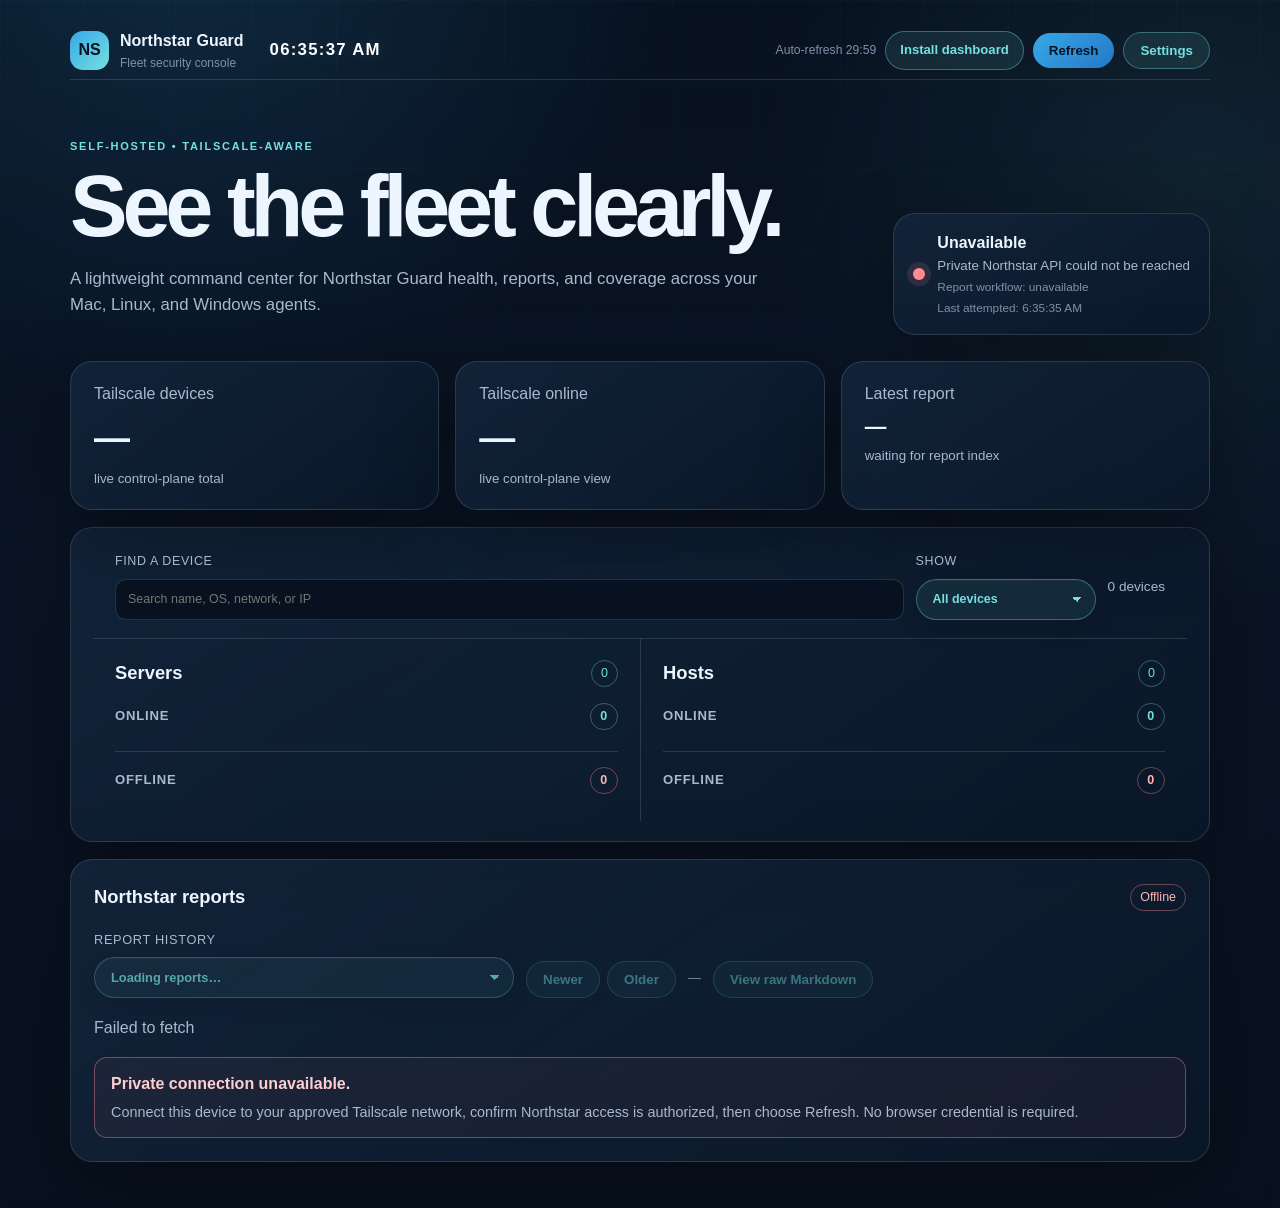
==== commit 73224d17: "Point installer to public Northstar repository" ====
--- a/northstar-pwa/index.html
+++ b/northstar-pwa/index.html
@@ -8,7 +8,7 @@
 </head>
 <body>
   <main>
-    <header class="nav"><div class="brand-cluster"><a class="brand" href="./"><span class="brand-mark">NS</span><span><strong>Northstar Guard</strong><small>Fleet security console</small></span></a><time id="header-clock" datetime="">--:--:-- --</time></div><div class="actions"><span id="auto-refresh" aria-live="polite">Auto-refresh 30:00</span><a id="install-dashboard" class="install-button" href="https://github.com/owensreo/northstar-guard" target="_blank" rel="noopener" title="Open the Northstar Guard repository">Install dashboard</a><button id="refresh">Refresh</button><button id="settings" class="secondary">Settings</button></div></header>
+    <header class="nav"><div class="brand-cluster"><a class="brand" href="./"><span class="brand-mark">NS</span><span><strong>Northstar Guard</strong><small>Fleet security console</small></span></a><time id="header-clock" datetime="">--:--:-- --</time></div><div class="actions"><span id="auto-refresh" aria-live="polite">Auto-refresh 30:00</span><a id="install-dashboard" class="install-button" href="https://github.com/Blue-Ridge-Systems-Consulting/northstar-guard-public" target="_blank" rel="noopener" title="Open the public Northstar Guard repository">Install dashboard</a><button id="refresh">Refresh</button><button id="settings" class="secondary">Settings</button></div></header>
     <section class="hero"><div><p class="eyebrow">SELF-HOSTED • TAILSCALE-AWARE</p><h1>See the fleet clearly.</h1><p>A lightweight command center for Northstar Guard health, reports, and coverage across your Mac, Linux, and Windows agents.</p></div><div class="runner panel"><span id="runner-dot"></span><div><strong id="runner">Checking…</strong><small id="runner-detail">Northstar runner status</small><small id="workflow-health">Report workflow: checking…</small><small id="last-updated">Last refreshed: —</small></div></div></section>
     <section class="cards"><article><span>Tailscale devices</span><strong id="device-count">—</strong><small>live control-plane total</small></article><article><span>Tailscale online</span><strong id="online">—</strong><small>live control-plane view</small></article><article><span>Latest report</span><strong id="report-time">—</strong><small id="report-file">waiting for report index</small></article></section>
     <section class="panel fleet fleet-combined"><div class="fleet-tools"><label for="fleet-search">Find a device<input id="fleet-search" type="search" placeholder="Search name, OS, network, or IP"></label><label for="fleet-filter">Show<select id="fleet-filter"><option value="all">All devices</option><option value="online">Online only</option><option value="offline">Offline only</option></select></label><span id="fleet-match-count">0 devices</span></div><div class="fleet-columns"><section class="fleet-column"><div class="panel-head"><h2>Servers</h2><span class="count" id="servers-total">0</span></div><section class="fleet-status-block"><div class="subgroup-title online-label">Online <span class="count good" id="servers-online-count">0</span></div><ul id="servers-online"></ul></section><div class="fleet-divider"></div><section class="fleet-status-block"><div class="subgroup-title offline-label">Offline <span class="count bad" id="servers-offline-count">0</span></div><ul id="servers-offline"></ul></section></section><section class="fleet-column"><div class="panel-head"><h2>Hosts</h2><span class="count" id="hosts-total">0</span></div><section class="fleet-status-block"><div class="subgroup-title online-label">Online <span class="count good" id="hosts-online-count">0</span></div><ul id="hosts-online"></ul></section><div class="fleet-divider"></div><section class="fleet-status-block"><div class="subgroup-title offline-label">Offline <span class="count bad" id="hosts-offline-count">0</span></div><ul id="hosts-offline"></ul></section></section></div></section>
